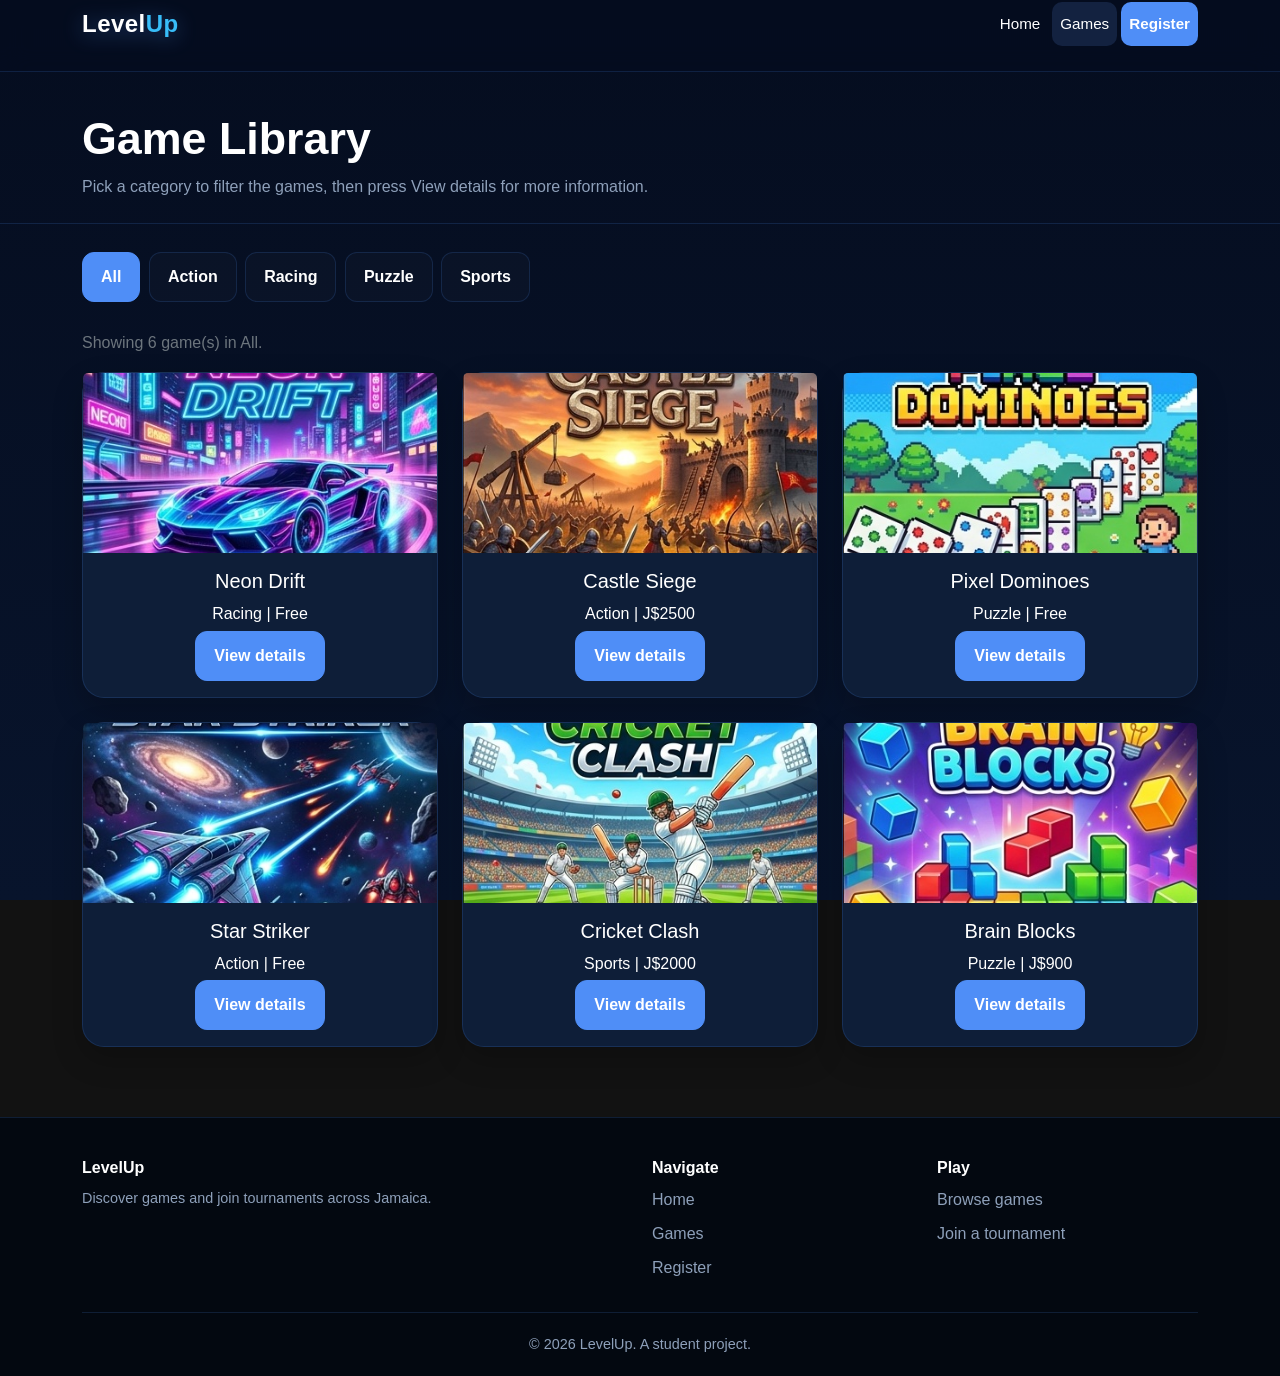
==== games.html @ 5cbb0c81 "Initial commit" ====
<!DOCTYPE html>
<html lang="en" data-bs-theme="dark">
<head>
  <meta charset="UTF-8">
  <meta name="viewport" content="width=device-width, initial-scale=1">
  <title>LevelUp | Games</title>
  <link href="https://cdn.jsdelivr.net/npm/bootstrap@5.3.3/dist/css/bootstrap.min.css" rel="stylesheet">
  <link href="css/styles.css" rel="stylesheet">
</head>
<body>
  <header class="site-header">
    <nav class="navbar navbar-expand-md py-0" aria-label="Main navigation">
      <div class="container">
        <a class="brand navbar-brand" href="home.html">Level<span class="brand-up">Up</span></a>
        <button class="navbar-toggler" type="button" data-bs-toggle="collapse" data-bs-target="#mainNav" aria-controls="mainNav" aria-expanded="false" aria-label="Toggle navigation">
          <span class="navbar-toggler-icon"></span>
        </button>
        <div class="collapse navbar-collapse" id="mainNav">
          <ul class="navbar-nav ms-auto align-items-md-center gap-md-1">
            <li class="nav-item"><a class="nav-link" href="home.html">Home</a></li>
            <li class="nav-item"><a class="nav-link active" aria-current="page" href="games.html">Games</a></li>
            <li class="nav-item"><a class="nav-link nav-cta" href="register.html">Register</a></li>
          </ul>
        </div>
      </div>
    </nav>
  </header>

  <main>
    <div class="page-header">
      <div class="container">
        <h1>Game Library</h1>
        <p>Pick a category to filter the games, then press View details for more information.</p>
      </div>
    </div>

    <div class="container">
      <section aria-label="Category filters" class="mb-4">
        <button type="button" class="btn btn-main filter-btn me-1 mb-1" data-category="All" aria-pressed="true">All</button>
        <button type="button" class="btn btn-outline-light filter-btn me-1 mb-1" data-category="Action" aria-pressed="false">Action</button>
        <button type="button" class="btn btn-outline-light filter-btn me-1 mb-1" data-category="Racing" aria-pressed="false">Racing</button>
        <button type="button" class="btn btn-outline-light filter-btn me-1 mb-1" data-category="Puzzle" aria-pressed="false">Puzzle</button>
        <button type="button" class="btn btn-outline-light filter-btn me-1 mb-1" data-category="Sports" aria-pressed="false">Sports</button>
      </section>

      <p id="gameCount" class="text-secondary" aria-live="polite"></p>
      <section class="row g-4" id="gameGrid" aria-label="Games"></section>
    </div>
  </main>

  <!-- Bootstrap modal filled in by JavaScript -->
  <div class="modal" id="gameModal" tabindex="-1" aria-labelledby="gameModalTitle" aria-hidden="true">
    <div class="modal-dialog modal-dialog-centered">
      <div class="modal-content">
        <div class="modal-header">
          <h2 class="modal-title h4" id="gameModalTitle">Game</h2>
          <button type="button" class="btn-close" data-bs-dismiss="modal" aria-label="Close"></button>
        </div>
        <div class="modal-body">
          <img id="gameModalImage" src="" alt="" class="img-fluid rounded mb-3">
          <p id="gameModalDescription"></p>
          <ul class="list-unstyled mb-0">
            <li><strong>Category:</strong> <span id="gameModalCategory"></span></li>
            <li><strong>Rating:</strong> <span id="gameModalRating"></span> / 5</li>
            <li><strong>Price:</strong> <span id="gameModalPrice"></span></li>
          </ul>
        </div>
        <div class="modal-footer">
          <a href="register.html" class="btn btn-main">Join a tournament</a>
          <button type="button" class="btn btn-outline-light" data-bs-dismiss="modal">Close</button>
        </div>
      </div>
    </div>
  </div>

  <footer class="site-footer">
    <div class="container">
      <div class="row g-4">
        <div class="col-12 col-md-6">
          <h2>LevelUp</h2>
          <p>Discover games and join tournaments across Jamaica.</p>
        </div>
        <div class="col-6 col-md-3">
          <h2>Navigate</h2>
          <a href="home.html">Home</a>
          <a href="games.html">Games</a>
          <a href="register.html">Register</a>
        </div>
        <div class="col-6 col-md-3">
          <h2>Play</h2>
          <a href="games.html">Browse games</a>
          <a href="register.html">Join a tournament</a>
        </div>
      </div>
      <div class="footer-bottom">
        <p class="mb-0">&copy; 2026 LevelUp. A student project.</p>
      </div>
    </div>
  </footer>

  <button type="button" class="scroll-top" id="scrollTop" aria-label="Back to top">&#8593;</button>

  <script src="https://code.jquery.com/jquery-3.7.1.min.js"></script>
  <script src="https://cdn.jsdelivr.net/npm/bootstrap@5.3.3/dist/js/bootstrap.bundle.min.js"></script>
  <script src="js/app.js"></script>
</body>
</html>
---- css/styles.css ----
/* LevelUp: dark navy theme with blue and cyan accents, layered on Bootstrap 5 */

:root {
  --bg: #050d1f;
  --bg2: #08142c;
  --card: #0e1e38;
  --card2: #132240;
  --blue: #4f8ef7;
  --blue2: #2e6fe0;
  --cyan: #38bdf8;
  --text: #ffffff;
  --muted: #8ea0ba;
  --border: rgba(79, 142, 247, 0.16);
  --radius: 14px;
  --radius-lg: 22px;
  --shadow: 0 12px 30px rgba(0, 0, 0, 0.22);
}

html {
}

body {
  background: linear-gradient(180deg, var(--bg), var(--bg2));
  background-attachment: fixed;
  color: var(--text);
  font-family: "Segoe UI", Arial, sans-serif;
  line-height: 1.6;
  min-height: 100vh;
}

a {
  color: var(--cyan);
  text-decoration: none;
}

h1, h2, h3, h4, h5 {
  font-weight: 800;
}

/* Keyboard focus is always visible */
a:focus-visible,
button:focus-visible,
input:focus-visible,
select:focus-visible,
textarea:focus-visible {
  outline: 3px solid var(--cyan);
  outline-offset: 2px;
}

/* ---------- Header and navigation ---------- */
.site-header {
  position: sticky;
  top: 0;
  z-index: 999;
  background: rgba(5, 13, 31, 0.88);
  backdrop-filter: blur(12px);
  border-bottom: 1px solid var(--border);
  min-height: 72px;
}

.brand {
  font-size: 1.5rem;
  font-weight: 900;
  letter-spacing: 0.02em;
  color: var(--text);
  filter: drop-shadow(0 3px 10px rgba(79, 142, 247, 0.45));
}

.brand .brand-up {
  color: var(--cyan);
}

.site-header .nav-link {
  color: var(--text);
  padding: 10px 14px;
  border-radius: 10px;
  font-size: 0.95rem;
}

.site-header .nav-cta {
  background: var(--blue);
  color: #fff;
  font-weight: 700;
}

/* ---------- Buttons ---------- */
.btn {
  border-radius: 12px;
  font-weight: 700;
  padding: 12px 18px;
}

.btn-main {
  background: var(--blue);
  border-color: var(--blue);
  color: #fff;
}

.btn-outline-light {
  border: 1px solid var(--border);
  background: rgba(255, 255, 255, 0.02);
  color: var(--text);
}

/* ---------- Hero ---------- */
.hero {
  padding: 56px 0 36px;
  text-align: center;
}

.hero-inner {
  max-width: 850px;
  margin: auto;
}

.hero-badge {
  display: inline-flex;
  align-items: center;
  gap: 8px;
  color: var(--cyan);
  font-weight: 700;
  font-size: 0.95rem;
  margin-bottom: 14px;
}

.hero-badge::before {
  content: "";
  width: 7px;
  height: 7px;
  border-radius: 50%;
  background: var(--cyan);
}

.hero h1 {
  font-size: clamp(2.3rem, 6vw, 4.5rem);
  line-height: 1.05;
  margin-bottom: 16px;
}

.accent {
  color: var(--blue);
}

.accent-cyan {
  color: var(--cyan);
}

.hero-sub {
  color: var(--muted);
  max-width: 720px;
  margin: auto;
  font-size: 1.08rem;
}

.hero-btns {
  margin-top: 28px;
  display: flex;
  justify-content: center;
  gap: 12px;
  flex-wrap: wrap;
}

/* ---------- Carousel ---------- */
.carousel-inner {
  border-radius: var(--radius-lg);
  border: 1px solid var(--border);
  box-shadow: var(--shadow);
}

.carousel-item img {
  max-height: 420px;
  object-fit: cover;
}

.carousel-caption {
  color: #ffffff;
  background: rgba(5, 13, 31, 0.8);
  border: 1px solid var(--border);
  border-radius: var(--radius);
  bottom: 1rem;
  padding: 0.75rem 1rem;
}

.carousel-indicators [data-bs-target] {
  background-color: var(--cyan);
}

/* ---------- Stats ---------- */
.stat {
  background: linear-gradient(155deg, var(--card), var(--card2));
  padding: 22px;
  border-radius: var(--radius);
  text-align: center;
  border: 1px solid var(--border);
  position: relative;
  overflow: hidden;
  height: 100%;
}

.stat-num {
  font-size: 1.8rem;
  font-weight: 900;
}

.stat-num span {
  color: var(--cyan);
}

.stat-lbl {
  color: var(--muted);
  margin-top: 6px;
}

/* ---------- Section headings ---------- */
.sec-eyebrow {
  color: var(--cyan);
  text-transform: uppercase;
  font-size: 0.85rem;
  letter-spacing: 1px;
  margin-bottom: 10px;
  text-align: center;
}

.sec-title {
  text-align: center;
  font-size: 2rem;
  margin-bottom: 12px;
}

.sec-sub {
  color: var(--muted);
  text-align: center;
  max-width: 700px;
  margin: 0 auto 30px;
}

.page-header {
  padding: 40px 0 24px;
  border-bottom: 1px solid var(--border);
  margin-bottom: 28px;
}

.page-header h1 {
  font-size: clamp(1.8rem, 4vw, 2.8rem);
  margin-bottom: 8px;
}

.page-header p {
  color: var(--muted);
  margin-bottom: 0;
}

/* ---------- Cards ---------- */
.card {
  --bs-card-bg: var(--card);
  --bs-card-color: var(--text);
  --bs-card-border-color: var(--border);
  --bs-card-cap-bg: var(--card2);
  border-radius: var(--radius-lg);
  box-shadow: var(--shadow);
}

.card-header {
  border-bottom: 1px solid var(--border);
  border-radius: var(--radius-lg) var(--radius-lg) 0 0 !important;
}

.card-text {
  color: var(--muted);
}

.card-icon,
.game-icon {
  width: 56px;
  height: 56px;
  display: grid;
  place-items: center;
  margin: 0 auto 6px;
  border-radius: 14px;
  background: var(--card2);
  font-size: 1.8rem;
}

.infobox dt {
  color: var(--cyan);
  font-size: 0.8rem;
  text-transform: uppercase;
  letter-spacing: 0.5px;
}

.infobox dd {
  color: var(--muted);
}

/* ---------- Forms ---------- */
.form-label {
  font-size: 0.85rem;
  font-weight: 600;
  color: var(--muted);
  text-transform: uppercase;
  letter-spacing: 0.4px;
}

.form-control,
.form-select {
  background-color: var(--bg2);
  border: 1px solid var(--border);
  border-radius: 10px;
  color: var(--text);
  padding: 10px 14px;
}

.form-control:focus,
.form-select:focus {
  background-color: var(--bg2);
  border-color: var(--blue);
  box-shadow: 0 0 0 0.2rem rgba(79, 142, 247, 0.25);
  color: var(--text);
}

.form-check-input:checked {
  background-color: var(--blue);
  border-color: var(--blue);
}

.form-panel {
  background: var(--card);
  border: 1px solid var(--border);
  border-radius: var(--radius-lg);
  padding: 32px;
  box-shadow: var(--shadow);
}

/* ---------- Modal and toast ---------- */
.modal-content {
  background: var(--card);
  color: var(--text);
  border: 1px solid var(--border);
  border-radius: var(--radius-lg);
  box-shadow: 0 20px 60px rgba(0, 0, 0, 0.5);
}

.modal-header,
.modal-footer {
  border-color: var(--border);
}

.toast {
  border-radius: var(--radius);
}

/* ---------- Footer ---------- */
.site-footer {
  margin-top: 70px;
  background: #030810;
  border-top: 1px solid var(--border);
  padding: 40px 0 20px;
}

.site-footer h2 {
  font-size: 1rem;
  margin-bottom: 10px;
}

.site-footer a {
  display: block;
  color: var(--muted);
  margin-bottom: 8px;
}

.site-footer p {
  color: var(--muted);
  font-size: 0.9rem;
}

.footer-bottom {
  margin-top: 24px;
  padding-top: 20px;
  border-top: 1px solid var(--border);
  text-align: center;
  color: var(--muted);
  font-size: 0.85rem;
}

/* ---------- Scroll to top ---------- */
.scroll-top {
  position: fixed;
  bottom: 24px;
  right: 24px;
  width: 42px;
  height: 42px;
  border-radius: 50%;
  background: var(--card2);
  border: 1px solid var(--border);
  color: var(--text);
  font-size: 1.1rem;
  display: none;
  align-items: center;
  justify-content: center;
  z-index: 900;
}

main {
}

@media (max-width: 767.98px) {
  .site-header .navbar-collapse {
    padding: 12px 0;
  }

  .hero {
    padding-top: 32px;
  }

  .form-panel {
    padding: 24px 18px;
  }
}

/* On phones the carousel caption sits under the picture instead of covering it */
@media (max-width: 575.98px) {
  .carousel-caption {
    position: static;
    border: 0;
    border-radius: 0;
    background: var(--card);
    padding: 1rem;
  }
}

/* Game cover pictures on the cards */
.game-cover {
  height: 180px;
  object-fit: cover;
}

/* Carousel writing is always white */
.carousel .carousel-caption,
.carousel .carousel-caption h2,
.carousel .carousel-caption p {
  color: #ffffff;
}

/* ---------- Plain states: no hover effects or animations ---------- */
a:hover { color: var(--cyan); }
.btn-main:hover { background: var(--blue); border-color: var(--blue); color: #fff; }
.btn-outline-light:hover { background: rgba(255, 255, 255, 0.02); border-color: var(--border); color: var(--text); }
.site-header .nav-link.active { background: var(--card2); }
.site-header .nav-link:not(.active):not(.nav-cta):hover { background: none; color: var(--text); }
.site-header .nav-cta:hover { background: var(--blue); color: #fff; }
.site-footer a:hover { color: var(--muted); }
.carousel-item { transition: none; }
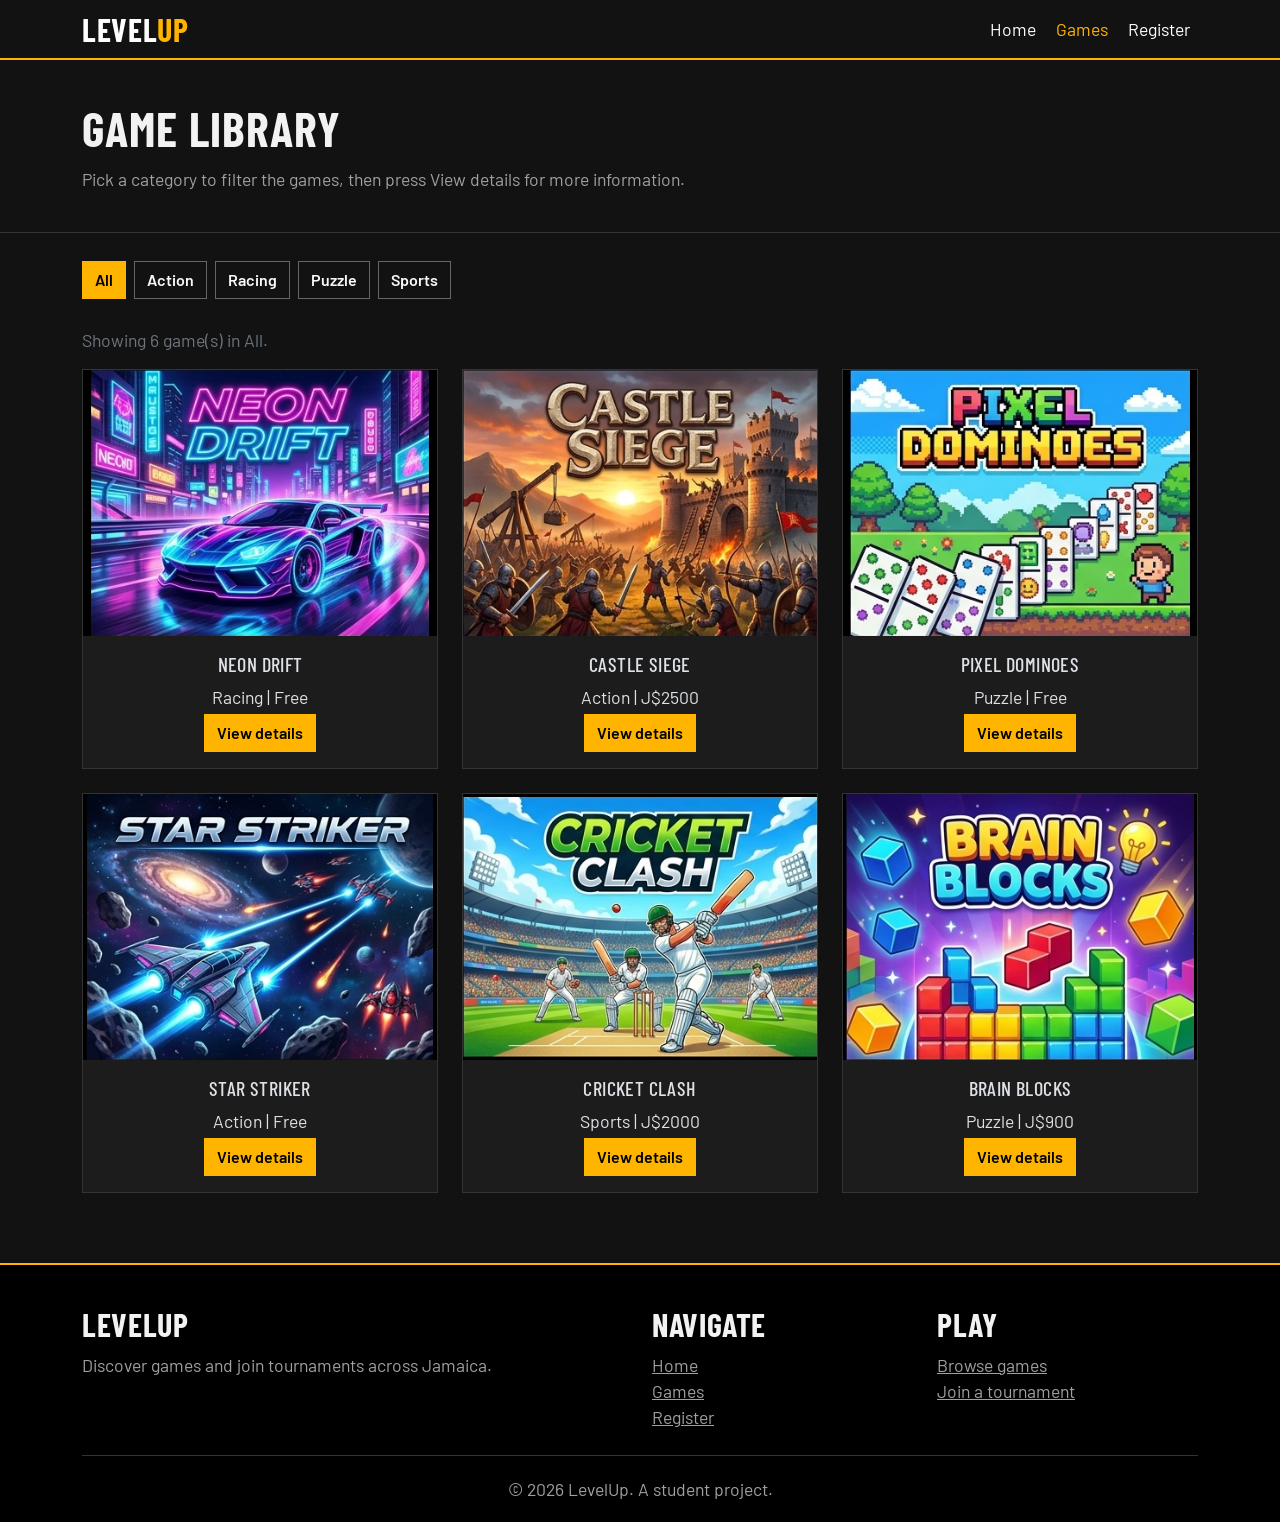
==== commit 94e537c7: "Style Changes and propper labeling" ====
--- a/games.html
+++ b/games.html
@@ -4,29 +4,34 @@
   <meta charset="UTF-8">
   <meta name="viewport" content="width=device-width, initial-scale=1">
   <title>LevelUp | Games</title>
+  <!-- Styles: Bootstrap, then the fonts, then our own file last so it can override Bootstrap -->
   <link href="https://cdn.jsdelivr.net/npm/bootstrap@5.3.3/dist/css/bootstrap.min.css" rel="stylesheet">
+  <link href="https://fonts.googleapis.com/css2?family=Barlow:wght@400;600&family=Barlow+Condensed:wght@700&display=swap" rel="stylesheet">
   <link href="css/styles.css" rel="stylesheet">
 </head>
 <body>
+  <!-- Navigation bar (the same on every page) -->
   <header class="site-header">
     <nav class="navbar navbar-expand-md py-0" aria-label="Main navigation">
       <div class="container">
-        <a class="brand navbar-brand" href="home.html">Level<span class="brand-up">Up</span></a>
+        <a class="brand navbar-brand" href="index.html">Level<span class="brand-up">Up</span></a>
         <button class="navbar-toggler" type="button" data-bs-toggle="collapse" data-bs-target="#mainNav" aria-controls="mainNav" aria-expanded="false" aria-label="Toggle navigation">
           <span class="navbar-toggler-icon"></span>
         </button>
         <div class="collapse navbar-collapse" id="mainNav">
           <ul class="navbar-nav ms-auto align-items-md-center gap-md-1">
-            <li class="nav-item"><a class="nav-link" href="home.html">Home</a></li>
+            <li class="nav-item"><a class="nav-link" href="index.html">Home</a></li>
             <li class="nav-item"><a class="nav-link active" aria-current="page" href="games.html">Games</a></li>
-            <li class="nav-item"><a class="nav-link nav-cta" href="register.html">Register</a></li>
+            <li class="nav-item"><a class="nav-link" href="register.html">Register</a></li>
           </ul>
         </div>
       </div>
     </nav>
   </header>
 
+  <!-- Main content of this page -->
   <main>
+    <!-- Page title -->
     <div class="page-header">
       <div class="container">
         <h1>Game Library</h1>
@@ -34,7 +39,9 @@
       </div>
     </div>
 
+    <!-- Filter buttons and the game cards (cards are built by app.js) -->
     <div class="container">
+      <!-- One button per category; app.js reads data-category -->
       <section aria-label="Category filters" class="mb-4">
         <button type="button" class="btn btn-main filter-btn me-1 mb-1" data-category="All" aria-pressed="true">All</button>
         <button type="button" class="btn btn-outline-light filter-btn me-1 mb-1" data-category="Action" aria-pressed="false">Action</button>
@@ -43,6 +50,7 @@
         <button type="button" class="btn btn-outline-light filter-btn me-1 mb-1" data-category="Sports" aria-pressed="false">Sports</button>
       </section>
 
+      <!-- Result count, then the empty grid that app.js fills with cards -->
       <p id="gameCount" class="text-secondary" aria-live="polite"></p>
       <section class="row g-4" id="gameGrid" aria-label="Games"></section>
     </div>
@@ -73,6 +81,7 @@
     </div>
   </div>
 
+  <!-- Footer (the same on every page) -->
   <footer class="site-footer">
     <div class="container">
       <div class="row g-4">
@@ -82,7 +91,7 @@
         </div>
         <div class="col-6 col-md-3">
           <h2>Navigate</h2>
-          <a href="home.html">Home</a>
+          <a href="index.html">Home</a>
           <a href="games.html">Games</a>
           <a href="register.html">Register</a>
         </div>
@@ -98,8 +107,10 @@
     </div>
   </footer>
 
+  <!-- Back to top button (shown by app.js after scrolling) -->
   <button type="button" class="scroll-top" id="scrollTop" aria-label="Back to top">&#8593;</button>
 
+  <!-- Scripts: jQuery, Bootstrap, then our own code -->
   <script src="https://code.jquery.com/jquery-3.7.1.min.js"></script>
   <script src="https://cdn.jsdelivr.net/npm/bootstrap@5.3.3/dist/js/bootstrap.bundle.min.js"></script>
   <script src="js/app.js"></script>
--- a/css/styles.css
+++ b/css/styles.css
@@ -1,237 +1,118 @@
-/* LevelUp: dark navy theme with blue and cyan accents, layered on Bootstrap 5 */
-
+/*
+  LevelUp styles
+  Bootstrap does the layout; this file only sets the look (colours, fonts, shapes).
+  Order: variables, base, header, buttons, hero and headings, carousel,
+  stats, cards, form, modal and toast, footer, back to top.
+*/
+
+/* ---------- Colours used everywhere (change them here) ---------- */
 :root {
-  --bg: #050d1f;
-  --bg2: #08142c;
-  --card: #0e1e38;
-  --card2: #132240;
-  --blue: #4f8ef7;
-  --blue2: #2e6fe0;
-  --cyan: #38bdf8;
-  --text: #ffffff;
-  --muted: #8ea0ba;
-  --border: rgba(79, 142, 247, 0.16);
-  --radius: 14px;
-  --radius-lg: 22px;
-  --shadow: 0 12px 30px rgba(0, 0, 0, 0.22);
-}
-
-html {
-}
-
+  --bg: #121212;
+  --card: #1c1c1c;
+  --border: #333333;
+  --accent: #ffb400;
+  --muted: #a0a0a0;
+}
+
+/* ---------- Base: page background, text and fonts ---------- */
 body {
-  background: linear-gradient(180deg, var(--bg), var(--bg2));
-  background-attachment: fixed;
-  color: var(--text);
-  font-family: "Segoe UI", Arial, sans-serif;
-  line-height: 1.6;
-  min-height: 100vh;
+  background: var(--bg);
+  color: #f2f2f2;
+  font-family: "Barlow", Arial, sans-serif;
+  font-size: 1.1rem;
+}
+
+h1, h2, h3, h4, h5, .brand {
+  font-family: "Barlow Condensed", Arial, sans-serif;
+  font-weight: 700;
+  text-transform: uppercase;
+  letter-spacing: 0.02em;
 }
 
 a {
-  color: var(--cyan);
-  text-decoration: none;
-}
-
-h1, h2, h3, h4, h5 {
-  font-weight: 800;
-}
-
-/* Keyboard focus is always visible */
+  color: var(--accent);
+}
+
 a:focus-visible,
 button:focus-visible,
 input:focus-visible,
-select:focus-visible,
-textarea:focus-visible {
-  outline: 3px solid var(--cyan);
+select:focus-visible {
+  outline: 3px solid var(--accent);
   outline-offset: 2px;
 }
 
-/* ---------- Header and navigation ---------- */
+/* ---------- Header: sticky navbar with an amber line under it ---------- */
 .site-header {
   position: sticky;
   top: 0;
   z-index: 999;
-  background: rgba(5, 13, 31, 0.88);
-  backdrop-filter: blur(12px);
-  border-bottom: 1px solid var(--border);
-  min-height: 72px;
+  background: var(--bg);
+  border-bottom: 2px solid var(--accent);
 }
 
 .brand {
-  font-size: 1.5rem;
-  font-weight: 900;
-  letter-spacing: 0.02em;
-  color: var(--text);
-  filter: drop-shadow(0 3px 10px rgba(79, 142, 247, 0.45));
-}
-
-.brand .brand-up {
-  color: var(--cyan);
+  font-size: 2rem;
+  color: #fff;
+}
+
+.brand-up {
+  color: var(--accent);
 }
 
 .site-header .nav-link {
-  color: var(--text);
-  padding: 10px 14px;
-  border-radius: 10px;
-  font-size: 0.95rem;
-}
-
-.site-header .nav-cta {
-  background: var(--blue);
-  color: #fff;
-  font-weight: 700;
-}
-
-/* ---------- Buttons ---------- */
+  color: #fff;
+}
+
+.site-header .nav-link.active {
+  color: var(--accent);
+}
+
+/* ---------- Buttons: .btn-main is the amber button, the filter buttons switch between the two ---------- */
 .btn {
-  border-radius: 12px;
-  font-weight: 700;
-  padding: 12px 18px;
+  border-radius: 0;
+  font-weight: 600;
 }
 
 .btn-main {
-  background: var(--blue);
-  border-color: var(--blue);
-  color: #fff;
+  background: var(--accent);
+  border-color: var(--accent);
+  color: #000;
+}
+
+.btn-main:hover {
+  background: #e6a200;
+  border-color: #e6a200;
+  color: #000;
 }
 
 .btn-outline-light {
-  border: 1px solid var(--border);
-  background: rgba(255, 255, 255, 0.02);
-  color: var(--text);
-}
-
-/* ---------- Hero ---------- */
+  border-color: #666;
+}
+
+/* ---------- Hero (home page) and page titles (games and register) ---------- */
 .hero {
-  padding: 56px 0 36px;
-  text-align: center;
-}
-
-.hero-inner {
-  max-width: 850px;
-  margin: auto;
-}
-
-.hero-badge {
-  display: inline-flex;
-  align-items: center;
-  gap: 8px;
-  color: var(--cyan);
-  font-weight: 700;
-  font-size: 0.95rem;
-  margin-bottom: 14px;
-}
-
-.hero-badge::before {
-  content: "";
-  width: 7px;
-  height: 7px;
-  border-radius: 50%;
-  background: var(--cyan);
+  padding: 64px 0 40px;
 }
 
 .hero h1 {
-  font-size: clamp(2.3rem, 6vw, 4.5rem);
-  line-height: 1.05;
-  margin-bottom: 16px;
+  font-size: clamp(3rem, 8vw, 6rem);
+  line-height: 1;
 }
 
 .accent {
-  color: var(--blue);
-}
-
-.accent-cyan {
-  color: var(--cyan);
+  color: var(--accent);
 }
 
 .hero-sub {
   color: var(--muted);
-  max-width: 720px;
-  margin: auto;
-  font-size: 1.08rem;
+  max-width: 600px;
 }
 
 .hero-btns {
-  margin-top: 28px;
+  margin-top: 24px;
   display: flex;
-  justify-content: center;
   gap: 12px;
   flex-wrap: wrap;
-}
-
-/* ---------- Carousel ---------- */
-.carousel-inner {
-  border-radius: var(--radius-lg);
-  border: 1px solid var(--border);
-  box-shadow: var(--shadow);
-}
-
-.carousel-item img {
-  max-height: 420px;
-  object-fit: cover;
-}
-
-.carousel-caption {
-  color: #ffffff;
-  background: rgba(5, 13, 31, 0.8);
-  border: 1px solid var(--border);
-  border-radius: var(--radius);
-  bottom: 1rem;
-  padding: 0.75rem 1rem;
-}
-
-.carousel-indicators [data-bs-target] {
-  background-color: var(--cyan);
-}
-
-/* ---------- Stats ---------- */
-.stat {
-  background: linear-gradient(155deg, var(--card), var(--card2));
-  padding: 22px;
-  border-radius: var(--radius);
-  text-align: center;
-  border: 1px solid var(--border);
-  position: relative;
-  overflow: hidden;
-  height: 100%;
-}
-
-.stat-num {
-  font-size: 1.8rem;
-  font-weight: 900;
-}
-
-.stat-num span {
-  color: var(--cyan);
-}
-
-.stat-lbl {
-  color: var(--muted);
-  margin-top: 6px;
-}
-
-/* ---------- Section headings ---------- */
-.sec-eyebrow {
-  color: var(--cyan);
-  text-transform: uppercase;
-  font-size: 0.85rem;
-  letter-spacing: 1px;
-  margin-bottom: 10px;
-  text-align: center;
-}
-
-.sec-title {
-  text-align: center;
-  font-size: 2rem;
-  margin-bottom: 12px;
-}
-
-.sec-sub {
-  color: var(--muted);
-  text-align: center;
-  max-width: 700px;
-  margin: 0 auto 30px;
 }
 
 .page-header {
@@ -241,103 +122,130 @@
 }
 
 .page-header h1 {
-  font-size: clamp(1.8rem, 4vw, 2.8rem);
-  margin-bottom: 8px;
-}
-
-.page-header p {
-  color: var(--muted);
-  margin-bottom: 0;
-}
-
-/* ---------- Cards ---------- */
+  font-size: 3rem;
+}
+
+.page-header p,
+.sec-sub {
+  color: var(--muted);
+}
+
+.sec-title {
+  font-size: 2.2rem;
+}
+
+/* ---------- Carousel on the home page ---------- */
+.carousel-item img {
+  max-height: 420px;
+  object-fit: cover;
+}
+
+.carousel-caption,
+.carousel-caption h2,
+.carousel-caption p {
+  color: #fff;
+}
+
+.carousel-caption {
+  background: rgba(0, 0, 0, 0.8);
+  bottom: 1rem;
+  padding: 0.75rem 1rem;
+}
+
+/* Bootstrap's dark mode turns the arrows black, so keep them white */
+[data-bs-theme="dark"] .carousel .carousel-control-prev-icon,
+[data-bs-theme="dark"] .carousel .carousel-control-next-icon {
+  filter: none;
+}
+
+/* ---------- Stats row on the home page ---------- */
+.stat {
+  background: var(--card);
+  border: 1px solid var(--border);
+  padding: 20px;
+}
+
+.stat-num {
+  font-family: "Barlow Condensed", Arial, sans-serif;
+  font-size: 2.6rem;
+  font-weight: 700;
+  color: var(--accent);
+  line-height: 1;
+}
+
+.stat-lbl {
+  color: var(--muted);
+}
+
+/* ---------- Cards: feature cards, game cards and the project folder box ---------- */
 .card {
   --bs-card-bg: var(--card);
-  --bs-card-color: var(--text);
   --bs-card-border-color: var(--border);
-  --bs-card-cap-bg: var(--card2);
-  border-radius: var(--radius-lg);
-  box-shadow: var(--shadow);
-}
-
-.card-header {
-  border-bottom: 1px solid var(--border);
-  border-radius: var(--radius-lg) var(--radius-lg) 0 0 !important;
+  --bs-card-cap-bg: var(--card);
+  border-radius: 0;
 }
 
 .card-text {
   color: var(--muted);
 }
 
-.card-icon,
-.game-icon {
-  width: 56px;
-  height: 56px;
-  display: grid;
-  place-items: center;
-  margin: 0 auto 6px;
-  border-radius: 14px;
-  background: var(--card2);
-  font-size: 1.8rem;
+.card-icon {
+  color: var(--accent);
+}
+
+/* The covers have the game name in the picture, so never crop them */
+.game-cover {
+  aspect-ratio: 4 / 3;
+  object-fit: contain;
+  background: #000;
+  border-radius: 0;
 }
 
 .infobox dt {
-  color: var(--cyan);
-  font-size: 0.8rem;
-  text-transform: uppercase;
-  letter-spacing: 0.5px;
+  color: var(--accent);
 }
 
 .infobox dd {
   color: var(--muted);
 }
 
-/* ---------- Forms ---------- */
-.form-label {
-  font-size: 0.85rem;
-  font-weight: 600;
-  color: var(--muted);
-  text-transform: uppercase;
-  letter-spacing: 0.4px;
-}
-
-.form-control,
-.form-select {
-  background-color: var(--bg2);
-  border: 1px solid var(--border);
-  border-radius: 10px;
-  color: var(--text);
-  padding: 10px 14px;
-}
-
-.form-control:focus,
-.form-select:focus {
-  background-color: var(--bg2);
-  border-color: var(--blue);
-  box-shadow: 0 0 0 0.2rem rgba(79, 142, 247, 0.25);
-  color: var(--text);
-}
-
-.form-check-input:checked {
-  background-color: var(--blue);
-  border-color: var(--blue);
-}
-
+/* ---------- Registration form ---------- */
 .form-panel {
   background: var(--card);
   border: 1px solid var(--border);
-  border-radius: var(--radius-lg);
   padding: 32px;
-  box-shadow: var(--shadow);
-}
-
-/* ---------- Modal and toast ---------- */
+}
+
+.form-label {
+  color: var(--muted);
+}
+
+.form-control,
+.form-select {
+  background-color: var(--bg);
+  border: 1px solid var(--border);
+  border-radius: 0;
+  color: #fff;
+}
+
+.form-control:focus,
+.form-select:focus {
+  background-color: var(--bg);
+  border-color: var(--accent);
+  box-shadow: none;
+  color: #fff;
+}
+
+.form-check-input:checked {
+  background-color: var(--accent);
+  border-color: var(--accent);
+}
+
+/* ---------- Game details popup and the success message ---------- */
 .modal-content {
   background: var(--card);
-  color: var(--text);
   border: 1px solid var(--border);
-  border-radius: var(--radius-lg);
-  box-shadow: 0 20px 60px rgba(0, 0, 0, 0.5);
+  border-radius: 0;
 }
 
 .modal-header,
@@ -346,31 +254,24 @@
 }
 
 .toast {
-  border-radius: var(--radius);
+  border-radius: 0;
 }
 
 /* ---------- Footer ---------- */
 .site-footer {
   margin-top: 70px;
-  background: #030810;
-  border-top: 1px solid var(--border);
+  background: #000;
+  border-top: 2px solid var(--accent);
   padding: 40px 0 20px;
-}
-
-.site-footer h2 {
-  font-size: 1rem;
-  margin-bottom: 10px;
 }
 
 .site-footer a {
   display: block;
   color: var(--muted);
-  margin-bottom: 8px;
 }
 
 .site-footer p {
   color: var(--muted);
-  font-size: 0.9rem;
 }
 
 .footer-bottom {
@@ -378,75 +279,27 @@
   padding-top: 20px;
   border-top: 1px solid var(--border);
   text-align: center;
-  color: var(--muted);
-  font-size: 0.85rem;
-}
-
-/* ---------- Scroll to top ---------- */
+}
+
+/* ---------- Back to top button (hidden until app.js shows it) ---------- */
 .scroll-top {
   position: fixed;
   bottom: 24px;
   right: 24px;
   width: 42px;
   height: 42px;
-  border-radius: 50%;
-  background: var(--card2);
-  border: 1px solid var(--border);
-  color: var(--text);
-  font-size: 1.1rem;
+  background: #000;
+  border: 2px solid var(--accent);
+  color: #fff;
   display: none;
   align-items: center;
   justify-content: center;
   z-index: 900;
 }
 
-main {
-}
-
-@media (max-width: 767.98px) {
-  .site-header .navbar-collapse {
-    padding: 12px 0;
-  }
-
-  .hero {
-    padding-top: 32px;
-  }
-
-  .form-panel {
-    padding: 24px 18px;
-  }
-}
-
-/* On phones the carousel caption sits under the picture instead of covering it */
+/* ---------- Small screens: the carousel caption sits under the picture ---------- */
 @media (max-width: 575.98px) {
   .carousel-caption {
     position: static;
-    border: 0;
-    border-radius: 0;
-    background: var(--card);
-    padding: 1rem;
   }
 }
-
-/* Game cover pictures on the cards */
-.game-cover {
-  height: 180px;
-  object-fit: cover;
-}
-
-/* Carousel writing is always white */
-.carousel .carousel-caption,
-.carousel .carousel-caption h2,
-.carousel .carousel-caption p {
-  color: #ffffff;
-}
-
-/* ---------- Plain states: no hover effects or animations ---------- */
-a:hover { color: var(--cyan); }
-.btn-main:hover { background: var(--blue); border-color: var(--blue); color: #fff; }
-.btn-outline-light:hover { background: rgba(255, 255, 255, 0.02); border-color: var(--border); color: var(--text); }
-.site-header .nav-link.active { background: var(--card2); }
-.site-header .nav-link:not(.active):not(.nav-cta):hover { background: none; color: var(--text); }
-.site-header .nav-cta:hover { background: var(--blue); color: #fff; }
-.site-footer a:hover { color: var(--muted); }
-.carousel-item { transition: none; }
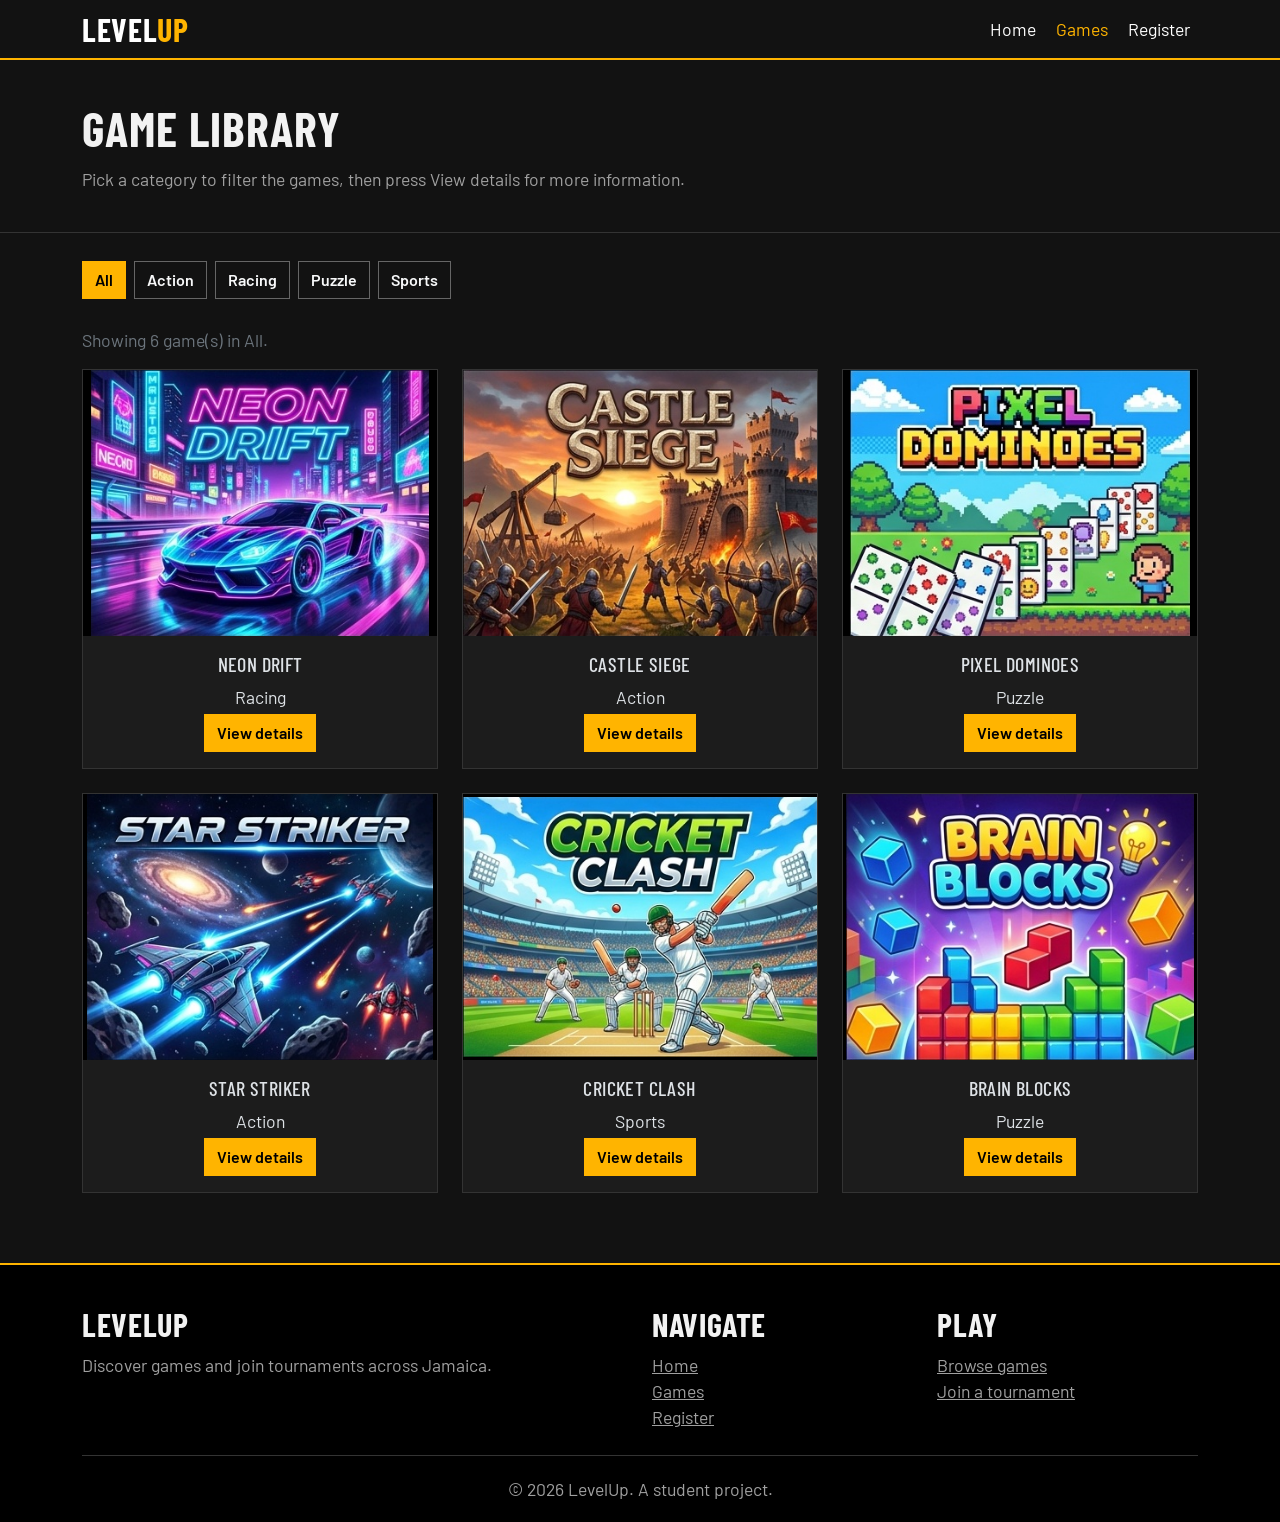
==== commit 674b5fea: "Removal of Prices" ====
--- a/games.html
+++ b/games.html
@@ -70,7 +70,6 @@
           <ul class="list-unstyled mb-0">
             <li><strong>Category:</strong> <span id="gameModalCategory"></span></li>
             <li><strong>Rating:</strong> <span id="gameModalRating"></span> / 5</li>
-            <li><strong>Price:</strong> <span id="gameModalPrice"></span></li>
           </ul>
         </div>
         <div class="modal-footer">
